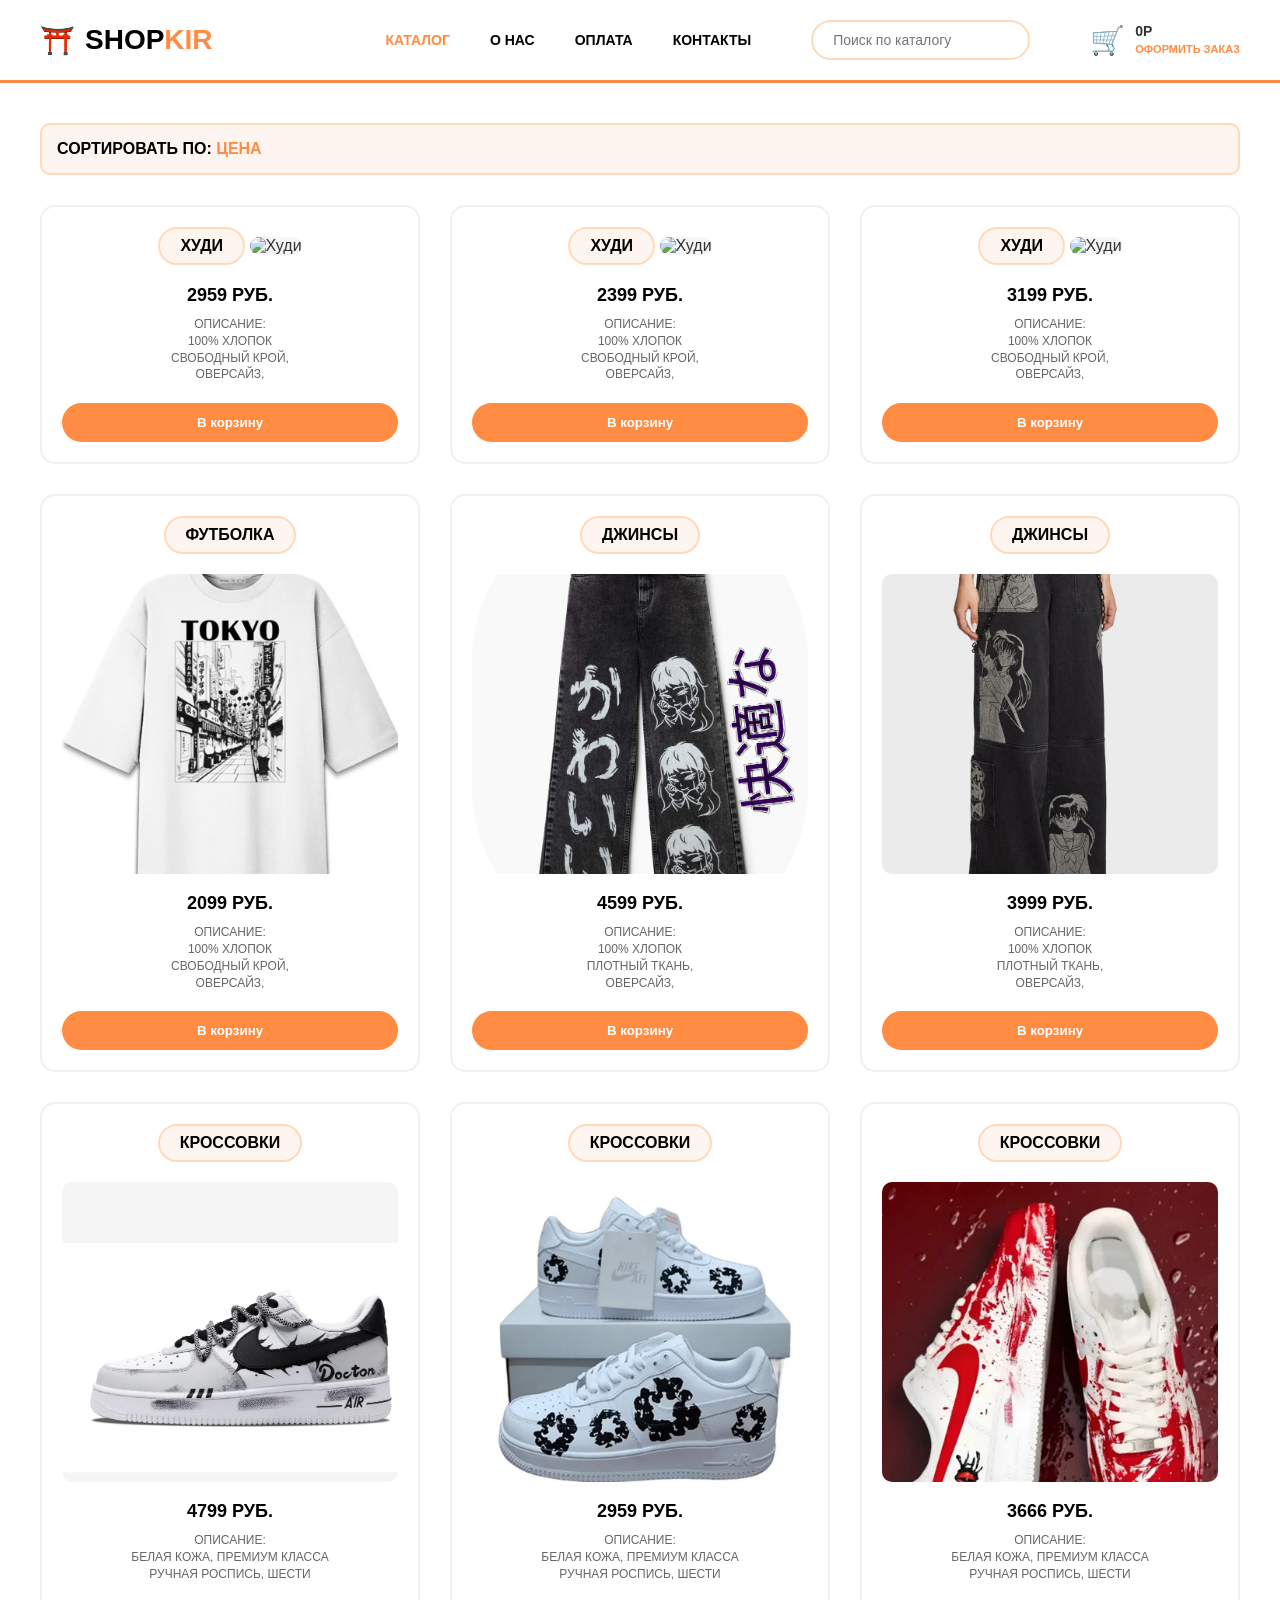
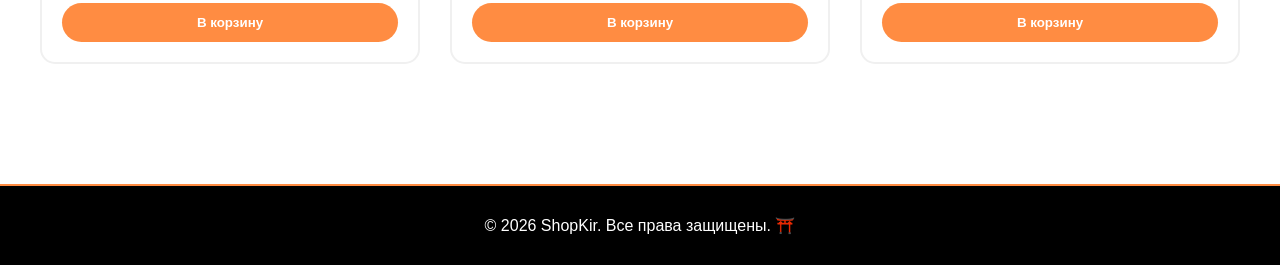
==== index.html @ 993c505b "Add files via upload" ====
<!DOCTYPE html>
<html lang="ru">
<head>
    <meta charset="UTF-8">
    <meta name="viewport" content="width=device-width, initial-scale=1.0">
    <title>ShopKir - Каталог</title>
  <link rel="stylesheet" type="text/css" href="test1.css"/>
</head>
<body>
    <!-- Header -->
    <header>
        <div class="header-container">
            <a href="index.html" class="logo">
                <span>⛩️</span>
                <span class="logo-text">SHOP<span>KIR</span></span>
            </a>
            
            <nav>
                <ul class="nav-links">
                    <li><a href="OsnovSit.html" class="active">КАТАЛОГ</a></li>
                    <li><a href="O nas.html">О НАС</a></li>
                    <li><a href="Oplata.html">ОПЛАТА</a></li>
                    <li><a href="Kontakt.html">КОНТАКТЫ</a></li>
                </ul>
                
                <div class="search-box">
                    <input type="text" id="searchInput" placeholder="Поиск по каталогу" onkeyup="searchProducts()">
                </div>
                
                <div class="cart">
                    <span class="cart-icon">🛒</span>
                    <div class="cart-info">
                        <span class="cart-total">0Р</span>
                        <a class ='korz' href="korzina.html"><span class="cart-text">ОФОРМИТЬ ЗАКАЗ</span></a>
                    </div>
                </div>
            </nav>
        </div>
    </header>

    <!-- Main Content -->
    <div class="main-wrapper">

        <!-- Products -->
        <section class="products-section">
            <div class="sort-bar">
                <span>СОРТИРОВАТЬ ПО:</span>
                <a href="#">ЦЕНА</a>
            </div>

            <div class="products-grid">
                <!-- Product 1: Худи черное -->
                <div class="product-card" data-name="худи черное волна фукусава япония 2959 hoodie">
                    <div class="product-category">ХУДИ</div>
                    <img src="177373191211e7.png" alt="Худи" class="product-image">
                    <div class="product-price">2959 РУБ.</div>
                    <div class="product-description">
                        ОПИСАНИЕ:<br>
                        100% ХЛОПОК<br>
                        СВОБОДНЫЙ КРОЙ,<br>
                        ОВЕРСАЙЗ,
                    </div>
                    <button class="add-to-cart" onclick="addToCart('худи черное волна фукусава япония', 2959, 'ХУДИ', '/images/177373191211e7.png')">В корзину</button>
                </div>

                <!-- Product 2: Худи белое с иероглифами -->
                <div class="product-card" data-name="худи белое иероглиф ва япония 2399 hoodie">
                    <div class="product-category">ХУДИ</div>
                    <img src="17737370016cd9.png" alt="Худи" class="product-image">
                    <div class="product-price">2399 РУБ.</div>
                    <div class="product-description">
                        ОПИСАНИЕ:<br>
                        100% ХЛОПОК<br>
                        СВОБОДНЫЙ КРОЙ,<br>
                        ОВЕРСАЙЗ,
                    </div>
                    <button class="add-to-cart" onclick="addToCart('худи белое иероглиф ва япония', 2399, 'ХУДИ', '/images/17737370016cd9.png')">В корзину</button>
                </div>

                <!-- Product 3: Худи светлое -->
                <div class="product-card" data-name="худи светлое принт япония 3199 hoodie">
                    <div class="product-category">ХУДИ</div>
                    <img src="17737372361aed.png" alt="Худи" class="product-image">
                    <div class="product-price">3199 РУБ.</div>
                    <div class="product-description">
                        ОПИСАНИЕ:<br>
                        100% ХЛОПОК<br>
                        СВОБОДНЫЙ КРОЙ,<br>
                        ОВЕРСАЙЗ,
                    </div>
                    <button class="add-to-cart" onclick="addToCart('ХУДИ белое и синие', 3199, 'ХУДИ', '/images/17737372361aed.png')">В корзину</button>
                </div>

                <!-- Product 4: Футболка Tokyo -->
                <div class="product-card" data-name="футболка белая токио япония принт 2099 tshirt">
                    <div class="product-category">ФУТБОЛКА</div>
                    <img src="8ks0yapj646_580x0 1.png" alt="Футболка" class="product-image">
                    <div class="product-price">2099 РУБ.</div>
                    <div class="product-description">
                        ОПИСАНИЕ:<br>
                        100% ХЛОПОК<br>
                        СВОБОДНЫЙ КРОЙ,<br>
                        ОВЕРСАЙЗ,
                    </div>
                   <button class="add-to-cart" onclick="addToCart('футболка белая токио япония принт', 2099, 'ФУТБОЛКА', '/images/8ks0yapj646_580x0 1.png')">В корзину</button>
                </div>

                <!-- Product 5: Джинсы черные с текстом -->
                <div class="product-card" data-name="джинсы черные япония кавайи текст 4599 jeans">
                    <div class="product-category">ДЖИНСЫ</div>
                    <img src="Untitled.png" alt="Джинсы" class="product-image">
                    <div class="product-price">4599 РУБ.</div>
                    <div class="product-description">
                        ОПИСАНИЕ:<br>
                        100% ХЛОПОК<br>
                        ПЛОТНЫЙ ТКАНЬ,<br>
                        ОВЕРСАЙЗ,
                    </div>
                    <button class="add-to-cart" onclick="addToCart('джинсы черные япония кавайи текст', 4599, 'ДЖИНСЫ', '/images/Untitled.png')">В корзину</button>
                </div>

                <!-- Product 6: Джинсы широкие -->
                <div class="product-card" data-name="джинсы черные широкие япония принт 3999 jeans">
                    <div class="product-category">ДЖИНСЫ</div>
                    <img src="2586b1314d413f7f459b8e783a0381e2 1 222222222.png" alt="Джинсы" class="product-image">
                    <div class="product-price">3999 РУБ.</div>
                    <div class="product-description">
                        ОПИСАНИЕ:<br>
                        100% ХЛОПОК<br>
                        ПЛОТНЫЙ ТКАНЬ,<br>
                        ОВЕРСАЙЗ,
                    </div>
                    <button class="add-to-cart" onclick="addToCart('джинсы черные широкие япония принт', 3999, 'ДЖИНСЫ', '/images/2586b1314d413f7f459b8e783a0381e2 1 222222222.png')">В корзину</button>
                </div>

                <!-- Product 7: Кроссовки Nike белые -->
                <div class="product-card" data-name="кроссовки nike белые черные 4799 sneakers shoes">
                    <div class="product-category">КРОССОВКИ</div>
                    <img src="orig 1.png" alt="Кроссовки" class="product-image">
                    <div class="product-price">4799 РУБ.</div>
                    <div class="product-description">
                        ОПИСАНИЕ:<br>
                        БЕЛАЯ КОЖА, ПРЕМИУМ КЛАССА<br>
                        РУЧНАЯ РОСПИСЬ, ШЕСТИ
                    </div>
                    <button class="add-to-cart" onclick="addToCart('кроссовки nike белые черные', 4799, 'КРОССОВКИ', '/images/orig 1.png')">В корзину</button>
                </div>

                <!-- Product 8: Кроссовки с цветами -->
                <div class="product-card" data-name="кроссовки белые цветы принт nike 2959 sneakers shoes">
                    <div class="product-category">КРОССОВКИ</div>
                    <img src="Untitled1.png" alt="Кроссовки" class="product-image">
                    <div class="product-price">2959 РУБ.</div>
                    <div class="product-description">
                        ОПИСАНИЕ:<br>
                        БЕЛАЯ КОЖА, ПРЕМИУМ КЛАССА<br>
                        РУЧНАЯ РОСПИСЬ, ШЕСТИ
                    </div>
                    <button class="add-to-cart" onclick="addToCart('кроссовки белые цветы принт nike', 2959, 'КРОССОВКИ', '/images/Untitled1.png')">В корзину</button>
                </div>

                <!-- Product 9: Кроссовки красные -->
                <div class="product-card" data-name="кроссовки красные белые убийцы кровь 3666 sneakers shoes">
                    <div class="product-category">КРОССОВКИ</div>
                    <img src="Untitled777.png" alt="Кроссовки" class="product-image">
                    <div class="product-price">3666 РУБ.</div>
                    <div class="product-description">
                        ОПИСАНИЕ:<br>
                        БЕЛАЯ КОЖА, ПРЕМИУМ КЛАССА<br>
                        РУЧНАЯ РОСПИСЬ, ШЕСТИ
                    </div>
                    <button class="add-to-cart" onclick="addToCart('кроссовки красные белые убийцы кровь', 3666, 'КРОССОВКИ', '/images/Untitled777.png')">В корзину</button>
                </div>
            </div>

            <div class="no-results" id="noResults">
                😕 Товары не найдены. Попробуйте другой запрос.
            </div>
        </section>
    </div>

    <!-- Footer -->
    <footer>
        <p>© 2026 ShopKir. Все права защищены. ⛩️</p>
    </footer>

    <!-- JavaScript for Search -->
    <script>
        function searchProducts() {
            let input = document.getElementById('searchInput');
            let filter = input.value.toUpperCase();
            let products = document.querySelectorAll('.product-card');
            let noResults = document.getElementById('noResults');
            let visibleProducts = 0;
            
            products.forEach(function(product) {
                let productName = product.getAttribute('data-name');
                let category = product.querySelector('.product-category');
                let price = product.querySelector('.product-price');
                
                let searchText = (productName || '') + ' ' + 
                                (category ? category.textContent : '') + ' ' + 
                                (price ? price.textContent : '');
                
                if (searchText.toUpperCase().indexOf(filter) > -1) {
                    product.classList.remove('hidden');
                    visibleProducts++;
                } else {
                    product.classList.add('hidden');
                }
            });
            
            if (visibleProducts === 0 && filter.length > 0) {
                noResults.classList.add('show');
            } else {
                noResults.classList.remove('show');
            }
        }
    </script>

<script>
    function addToCart(name, price, category, image) {
        let cart = JSON.parse(localStorage.getItem('cart')) || [];
        
        // Проверяем есть ли уже такой товар
        let existingItem = cart.find(item => item.name === name);
        
        if (existingItem) {
            existingItem.quantity++;
        } else {
            cart.push({
                name: name,
                price: price,
                category: category,
                image: image,
                quantity: 1
            });
        }
        
        localStorage.setItem('cart', JSON.stringify(cart));
        
        // Показываем уведомление
        showNotification('✅ Товар добавлен в корзину!');
        
        // Обновляем счётчик в шапке
        updateCartCount();
    }

    function showNotification(text) {
        let notification = document.createElement('div');
        notification.style.cssText = `
            position: fixed;
            bottom: 30px;
            right: 30px;
            background: #000;
            color: #fff;
            padding: 20px 30px;
            border-radius: 10px;
            border-left: 5px solid #FF8C42;
            box-shadow: 0 5px 20px rgba(0,0,0,0.3);
            z-index: 1000;
            animation: slideIn 0.3s ease;
        `;
        notification.textContent = text;
        document.body.appendChild(notification);
        
        setTimeout(() => {
            notification.style.animation = 'slideOut 0.3s ease';
            setTimeout(() => notification.remove(), 300);
        }, 3000);
    }

    function updateCartCount() {
        let cart = JSON.parse(localStorage.getItem('cart')) || [];
        let total = cart.reduce((sum, item) => sum + (item.price * item.quantity), 0);
        let cartTotal = document.querySelector('.cart-total');
        if (cartTotal) {
            cartTotal.textContent = total.toLocaleString() + 'Р';
        }
    }

    // Обновляем при загрузке
    updateCartCount();
</script>
</body>
</html>
---- test1.css ----
*{
            margin: 0;
            padding: 0;
            box-sizing: border-box;
        }

        body {
            font-family: 'Segoe UI', Tahoma, Geneva, Verdana, sans-serif;
            background-color: #fff;
            color: #333;
        }

        /* Header */
        header {
            background-color: #fff;
            border-bottom: 3px solid #FF8C42;
            padding: 20px 0;
            position: sticky;
            top: 0;
            z-index: 100;
        }

        .header-container {
            max-width: 1400px;
            margin: 0 auto;
            padding: 0 40px;
            display: flex;
            align-items: center;
            justify-content: space-between;
        }

        .logo {
            display: flex;
            align-items: center;
            gap: 10px;
            font-size: 28px;
            font-weight: bold;
            text-decoration: none;
            color: #000;
            flex-shrink: 0;
        }

        .logo-text span {
            color: #FF8C42;
        }

        nav {
            display: flex;
            align-items: center;
            gap: 40px;
            flex-shrink: 0;
        }

        .nav-links {
            display: flex;
            list-style: none;
            gap: 40px;
        }

        .nav-links a {
            text-decoration: none;
            color: #000;
            font-weight: 600;
            font-size: 14px;
        }

        .nav-links a.active {
            color: #FF8C42;
        }

        /* Search Box */
        .search-box {
            flex: 1;
            max-width: 350px;
            margin: 0 20px;
        }

        .search-box input {
            width: 100%;
            padding: 10px 20px;
            border: 2px solid #FFDAB9;
            border-radius: 25px;
            outline: none;
            font-size: 14px;
            background-color: #fff;
            transition: border-color 0.3s;
        }

        .search-box input:focus {
            border-color: #FF8C42;
        }

        .cart {
            display: flex;
            align-items: center;
            gap: 10px;
            flex-shrink: 0;
        }

        .cart-icon {
            font-size: 28px;
        }

        .cart-info {
            display: flex;
            flex-direction: column;
        }

        .cart-total {
            font-weight: bold;
            font-size: 14px;
        }

        .cart-text {
            font-size: 11px;
            color: #FF8C42;
            font-weight: 600;
        }

        /* Main Content */
        .main-wrapper {
            display: flex;
            max-width: 1400px;
            margin: 0 auto;
            padding: 40px;
            gap: 40px;
        }

        .sidebar {
            width: 250px;
            flex-shrink: 0;
        }

        .category-menu {
            list-style: none;
        }

        .category-menu li {
            margin-bottom: 20px;
        }

        .category-menu a {
            text-decoration: none;
            color: #666;
            font-weight: 600;
            font-size: 16px;
        }

        .category-menu a:hover {
            color: #FF8C42;
        }

        /* Products */
        .products-section {
            flex: 1;
        }

        .sort-bar {
            margin-bottom: 30px;
            padding: 15px;
            background: #FFF5F0;
            border-radius: 10px;
            border: 2px solid #FFDAB9;
        }

        .sort-bar span {
            font-weight: 600;
            color: #000;
        }

        .sort-bar a {
            color: #FF8C42;
            text-decoration: none;
            font-weight: 600;
        }

        .products-grid {
            display: grid;
            grid-template-columns: repeat(auto-fill, minmax(280px, 1fr));
            gap: 30px;
        }

        /* Product Card */
        .product-card {
            background: #fff;
            border: 2px solid #f0f0f0;
            border-radius: 15px;
            padding: 20px;
            text-align: center;
            transition: all 0.3s;
        }

        .product-card:hover {
            border-color: #FF8C42;
            box-shadow: 0 5px 20px rgba(255, 140, 66, 0.1);
            transform: translateY(-5px);
        }

        .product-card.hidden {
            display: none !important;
        }

        .product-category {
            background: #FFF5F0;
            border: 2px solid #FFDAB9;
            border-radius: 25px;
            padding: 8px 20px;
            margin-bottom: 20px;
            font-weight: 600;
            color: #000;
            display: inline-block;
        }

        .product-image {
            width: 100%;
            height: 300px;
            object-fit: cover;
            border-radius: 10px;
            margin-bottom: 15px;
            background: #f5f5f5;
        }

        .product-price {
            font-size: 18px;
            font-weight: 700;
            color: #000;
            margin-bottom: 10px;
        }

        .product-description {
            font-size: 12px;
            color: #666;
            margin-bottom: 20px;
            line-height: 1.4;
        }

        .add-to-cart {
            background: #FF8C42;
            color: #fff;
            border: none;
            padding: 12px 30px;
            border-radius: 25px;
            cursor: pointer;
            font-weight: 600;
            transition: all 0.3s;
            width: 100%;
        }

        .add-to-cart:hover {
            background: #FF6B2A;
            transform: translateY(-2px);
        }

        .no-results {
            text-align: center;
            padding: 60px;
            font-size: 20px;
            color: #666;
            display: none;
            grid-column: 1 / -1;
        }

        .no-results.show {
            display: block;
        }

        footer {
            background-color: #000;
            color: #fff;
            padding: 30px;
            text-align: center;
            margin-top: 80px;
            border-top: 2px solid #FF8C42;
        }
        header .cart-info .korz{
            text-decoration: none;
        } 
     .main-wrapper .sort-bar .products-grid .add-to-cart{
        padding: 15px 15px;
     }
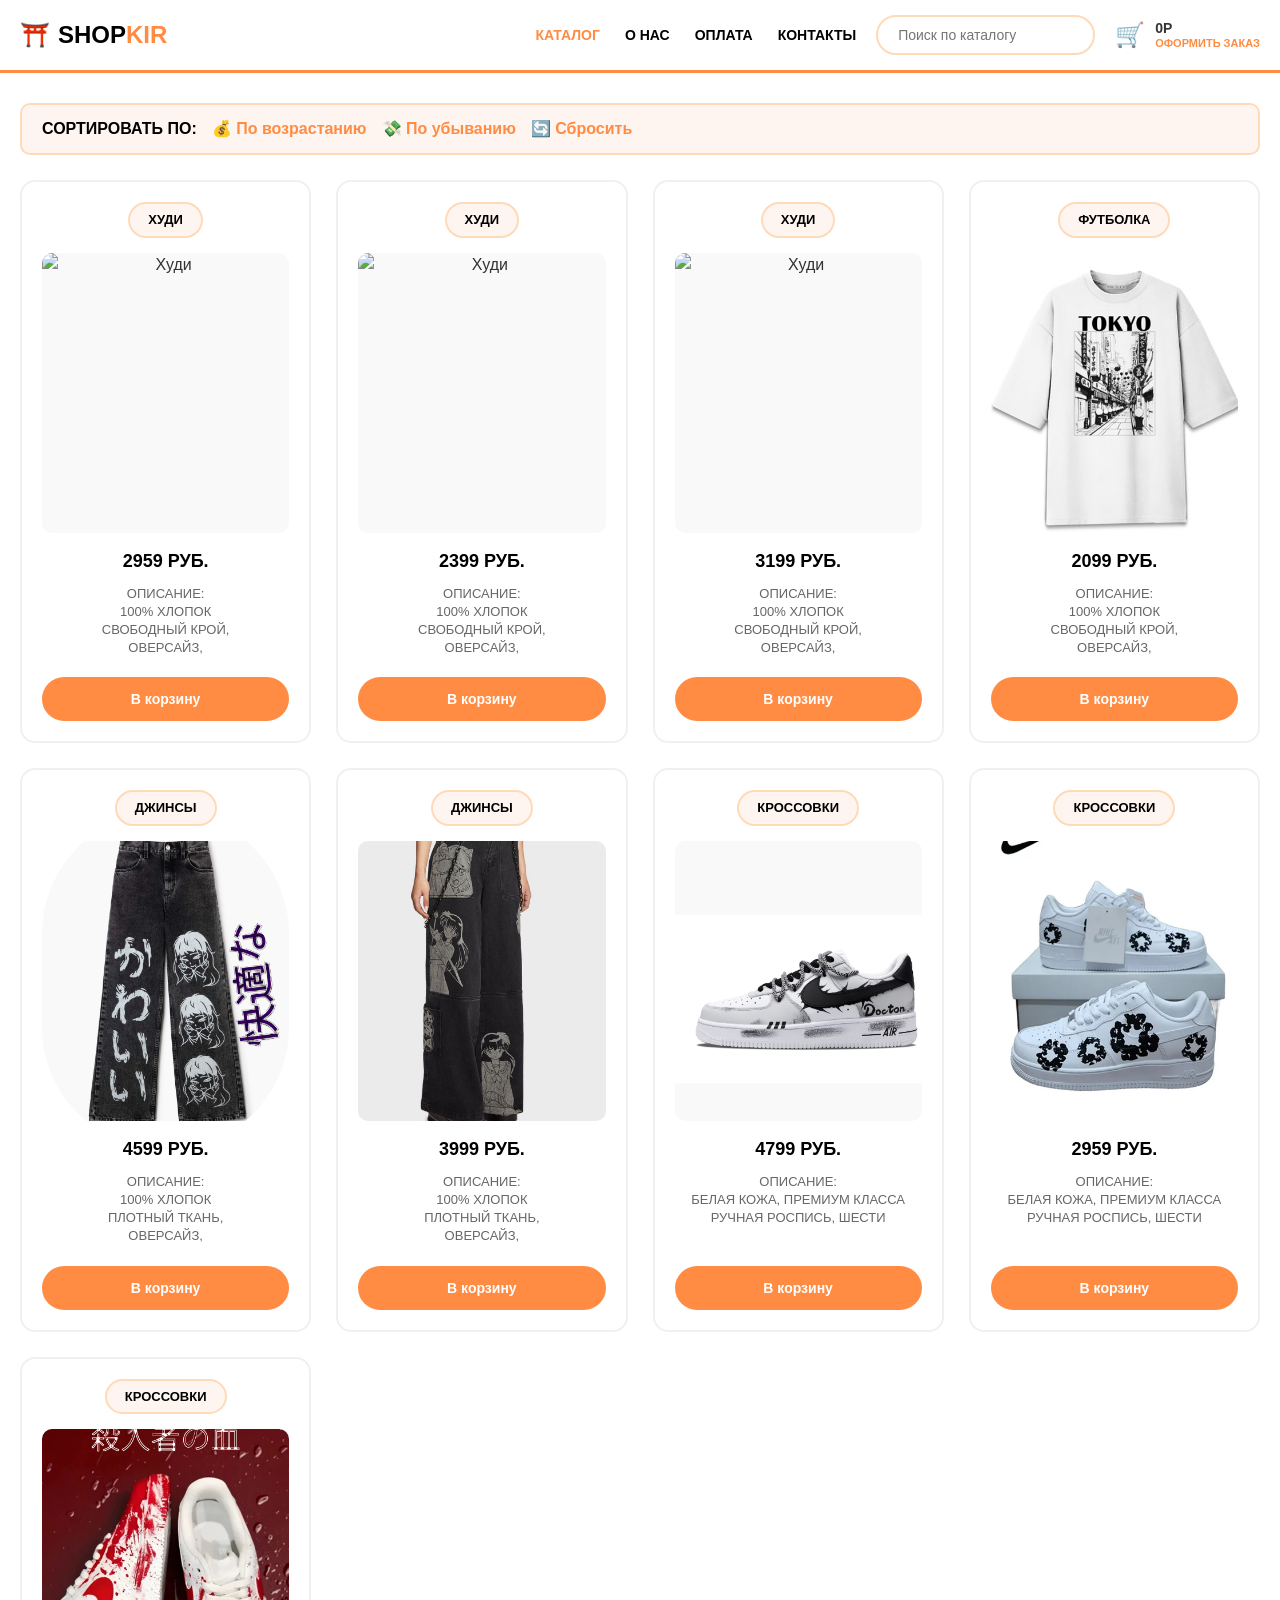
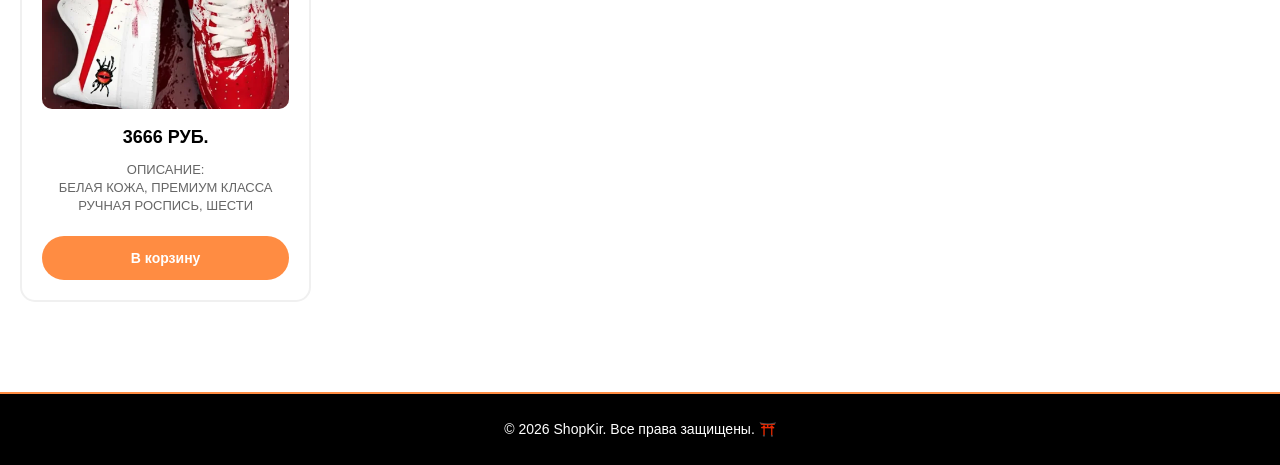
==== commit 08eb96be: "Add files via upload" ====
--- a/index.html
+++ b/index.html
@@ -1,6 +1,7 @@
 <!DOCTYPE html>
 <html lang="ru">
 <head>
+    <meta name="viewport" content="width=device-width, initial-scale=1.0">
     <meta charset="UTF-8">
     <meta name="viewport" content="width=device-width, initial-scale=1.0">
     <title>ShopKir - Каталог</title>
@@ -17,7 +18,7 @@
             
             <nav>
                 <ul class="nav-links">
-                    <li><a href="OsnovSit.html" class="active">КАТАЛОГ</a></li>
+                    <li><a href="index.html" class="active">КАТАЛОГ</a></li>
                     <li><a href="O nas.html">О НАС</a></li>
                     <li><a href="Oplata.html">ОПЛАТА</a></li>
                     <li><a href="Kontakt.html">КОНТАКТЫ</a></li>
@@ -44,8 +45,13 @@
         <!-- Products -->
         <section class="products-section">
             <div class="sort-bar">
-                <span>СОРТИРОВАТЬ ПО:</span>
-                <a href="#">ЦЕНА</a>
+    <span>СОРТИРОВАТЬ ПО:</span>
+    <a href="#" onclick="sortProducts('price-asc'); return false;">💰 По возрастанию</a>
+    <a href="#" onclick="sortProducts('price-desc'); return false;">💸 По убыванию</a>
+    <a href="#" onclick="sortProducts('default'); return false;">🔄 Сбросить</a>
+</div>
+            <div class="no-results" id="noResults">
+                😕 Товары не найдены. Попробуйте другой запрос.
             </div>
 
             <div class="products-grid">
@@ -60,7 +66,7 @@
                         СВОБОДНЫЙ КРОЙ,<br>
                         ОВЕРСАЙЗ,
                     </div>
-                    <button class="add-to-cart" onclick="addToCart('худи черное волна фукусава япония', 2959, 'ХУДИ', '/images/177373191211e7.png')">В корзину</button>
+                    <button class="add-to-cart" onclick="addToCart('худи черное волна фукусава япония', 2959, 'ХУДИ', '177373191211e7.png')">В корзину</button>
                 </div>
 
                 <!-- Product 2: Худи белое с иероглифами -->
@@ -74,7 +80,7 @@
                         СВОБОДНЫЙ КРОЙ,<br>
                         ОВЕРСАЙЗ,
                     </div>
-                    <button class="add-to-cart" onclick="addToCart('худи белое иероглиф ва япония', 2399, 'ХУДИ', '/images/17737370016cd9.png')">В корзину</button>
+                    <button class="add-to-cart" onclick="addToCart('худи белое иероглиф ва япония', 2399, 'ХУДИ', '17737370016cd9.png')">В корзину</button>
                 </div>
 
                 <!-- Product 3: Худи светлое -->
@@ -88,7 +94,7 @@
                         СВОБОДНЫЙ КРОЙ,<br>
                         ОВЕРСАЙЗ,
                     </div>
-                    <button class="add-to-cart" onclick="addToCart('ХУДИ белое и синие', 3199, 'ХУДИ', '/images/17737372361aed.png')">В корзину</button>
+                    <button class="add-to-cart" onclick="addToCart('ХУДИ белое и синие', 3199, 'ХУДИ', '17737372361aed.png')">В корзину</button>
                 </div>
 
                 <!-- Product 4: Футболка Tokyo -->
@@ -102,7 +108,7 @@
                         СВОБОДНЫЙ КРОЙ,<br>
                         ОВЕРСАЙЗ,
                     </div>
-                   <button class="add-to-cart" onclick="addToCart('футболка белая токио япония принт', 2099, 'ФУТБОЛКА', '/images/8ks0yapj646_580x0 1.png')">В корзину</button>
+                   <button class="add-to-cart" onclick="addToCart('футболка белая токио япония принт', 2099, 'ФУТБОЛКА', '8ks0yapj646_580x0 1.png')">В корзину</button>
                 </div>
 
                 <!-- Product 5: Джинсы черные с текстом -->
@@ -116,7 +122,7 @@
                         ПЛОТНЫЙ ТКАНЬ,<br>
                         ОВЕРСАЙЗ,
                     </div>
-                    <button class="add-to-cart" onclick="addToCart('джинсы черные япония кавайи текст', 4599, 'ДЖИНСЫ', '/images/Untitled.png')">В корзину</button>
+                    <button class="add-to-cart" onclick="addToCart('джинсы черные япония кавайи текст', 4599, 'ДЖИНСЫ', 'Untitled.png')">В корзину</button>
                 </div>
 
                 <!-- Product 6: Джинсы широкие -->
@@ -130,7 +136,7 @@
                         ПЛОТНЫЙ ТКАНЬ,<br>
                         ОВЕРСАЙЗ,
                     </div>
-                    <button class="add-to-cart" onclick="addToCart('джинсы черные широкие япония принт', 3999, 'ДЖИНСЫ', '/images/2586b1314d413f7f459b8e783a0381e2 1 222222222.png')">В корзину</button>
+                    <button class="add-to-cart" onclick="addToCart('джинсы черные широкие япония принт', 3999, 'ДЖИНСЫ', '2586b1314d413f7f459b8e783a0381e2 1 222222222.png')">В корзину</button>
                 </div>
 
                 <!-- Product 7: Кроссовки Nike белые -->
@@ -143,7 +149,7 @@
                         БЕЛАЯ КОЖА, ПРЕМИУМ КЛАССА<br>
                         РУЧНАЯ РОСПИСЬ, ШЕСТИ
                     </div>
-                    <button class="add-to-cart" onclick="addToCart('кроссовки nike белые черные', 4799, 'КРОССОВКИ', '/images/orig 1.png')">В корзину</button>
+                    <button class="add-to-cart" onclick="addToCart('кроссовки nike белые черные', 4799, 'КРОССОВКИ', 'orig 1.png')">В корзину</button>
                 </div>
 
                 <!-- Product 8: Кроссовки с цветами -->
@@ -156,7 +162,7 @@
                         БЕЛАЯ КОЖА, ПРЕМИУМ КЛАССА<br>
                         РУЧНАЯ РОСПИСЬ, ШЕСТИ
                     </div>
-                    <button class="add-to-cart" onclick="addToCart('кроссовки белые цветы принт nike', 2959, 'КРОССОВКИ', '/images/Untitled1.png')">В корзину</button>
+                    <button class="add-to-cart" onclick="addToCart('кроссовки белые цветы принт nike', 2959, 'КРОССОВКИ', 'Untitled1.png')">В корзину</button>
                 </div>
 
                 <!-- Product 9: Кроссовки красные -->
@@ -169,7 +175,7 @@
                         БЕЛАЯ КОЖА, ПРЕМИУМ КЛАССА<br>
                         РУЧНАЯ РОСПИСЬ, ШЕСТИ
                     </div>
-                    <button class="add-to-cart" onclick="addToCart('кроссовки красные белые убийцы кровь', 3666, 'КРОССОВКИ', '/images/Untitled777.png')">В корзину</button>
+                    <button class="add-to-cart" onclick="addToCart('кроссовки красные белые убийцы кровь', 3666, 'КРОССОВКИ', 'Untitled777.png')">В корзину</button>
                 </div>
             </div>
 
--- a/test1.css
+++ b/test1.css
@@ -1,280 +1,578 @@
-     *{
-            margin: 0;
-            padding: 0;
-            box-sizing: border-box;
-        }
-
-        body {
-            font-family: 'Segoe UI', Tahoma, Geneva, Verdana, sans-serif;
-            background-color: #fff;
-            color: #333;
-        }
-
-        /* Header */
-        header {
-            background-color: #fff;
-            border-bottom: 3px solid #FF8C42;
-            padding: 20px 0;
-            position: sticky;
-            top: 0;
-            z-index: 100;
-        }
-
-        .header-container {
-            max-width: 1400px;
-            margin: 0 auto;
-            padding: 0 40px;
-            display: flex;
-            align-items: center;
-            justify-content: space-between;
-        }
-
-        .logo {
-            display: flex;
-            align-items: center;
-            gap: 10px;
-            font-size: 28px;
-            font-weight: bold;
-            text-decoration: none;
-            color: #000;
-            flex-shrink: 0;
-        }
-
-        .logo-text span {
-            color: #FF8C42;
-        }
-
-        nav {
-            display: flex;
-            align-items: center;
-            gap: 40px;
-            flex-shrink: 0;
-        }
-
-        .nav-links {
-            display: flex;
-            list-style: none;
-            gap: 40px;
-        }
-
-        .nav-links a {
-            text-decoration: none;
-            color: #000;
-            font-weight: 600;
-            font-size: 14px;
-        }
-
-        .nav-links a.active {
-            color: #FF8C42;
-        }
-
-        /* Search Box */
-        .search-box {
-            flex: 1;
-            max-width: 350px;
-            margin: 0 20px;
-        }
-
-        .search-box input {
-            width: 100%;
-            padding: 10px 20px;
-            border: 2px solid #FFDAB9;
-            border-radius: 25px;
-            outline: none;
-            font-size: 14px;
-            background-color: #fff;
-            transition: border-color 0.3s;
-        }
-
-        .search-box input:focus {
-            border-color: #FF8C42;
-        }
-
-        .cart {
-            display: flex;
-            align-items: center;
-            gap: 10px;
-            flex-shrink: 0;
-        }
-
-        .cart-icon {
-            font-size: 28px;
-        }
-
-        .cart-info {
-            display: flex;
-            flex-direction: column;
-        }
-
-        .cart-total {
-            font-weight: bold;
-            font-size: 14px;
-        }
-
-        .cart-text {
-            font-size: 11px;
-            color: #FF8C42;
-            font-weight: 600;
-        }
-
-        /* Main Content */
-        .main-wrapper {
-            display: flex;
-            max-width: 1400px;
-            margin: 0 auto;
-            padding: 40px;
-            gap: 40px;
-        }
-
-        .sidebar {
-            width: 250px;
-            flex-shrink: 0;
-        }
-
-        .category-menu {
-            list-style: none;
-        }
-
-        .category-menu li {
-            margin-bottom: 20px;
-        }
-
-        .category-menu a {
-            text-decoration: none;
-            color: #666;
-            font-weight: 600;
-            font-size: 16px;
-        }
-
-        .category-menu a:hover {
-            color: #FF8C42;
-        }
-
-        /* Products */
-        .products-section {
-            flex: 1;
-        }
-
-        .sort-bar {
-            margin-bottom: 30px;
-            padding: 15px;
-            background: #FFF5F0;
-            border-radius: 10px;
-            border: 2px solid #FFDAB9;
-        }
-
-        .sort-bar span {
-            font-weight: 600;
-            color: #000;
-        }
-
-        .sort-bar a {
-            color: #FF8C42;
-            text-decoration: none;
-            font-weight: 600;
-        }
-
-        .products-grid {
-            display: grid;
-            grid-template-columns: repeat(auto-fill, minmax(280px, 1fr));
-            gap: 30px;
-        }
-
-        /* Product Card */
-        .product-card {
-            background: #fff;
-            border: 2px solid #f0f0f0;
-            border-radius: 15px;
-            padding: 20px;
-            text-align: center;
-            transition: all 0.3s;
-        }
-
-        .product-card:hover {
-            border-color: #FF8C42;
-            box-shadow: 0 5px 20px rgba(255, 140, 66, 0.1);
-            transform: translateY(-5px);
-        }
-
-        .product-card.hidden {
-            display: none !important;
-        }
-
-        .product-category {
-            background: #FFF5F0;
-            border: 2px solid #FFDAB9;
-            border-radius: 25px;
-            padding: 8px 20px;
-            margin-bottom: 20px;
-            font-weight: 600;
-            color: #000;
-            display: inline-block;
-        }
-
-        .product-image {
-            width: 100%;
-            height: 300px;
-            object-fit: cover;
-            border-radius: 10px;
-            margin-bottom: 15px;
-            background: #f5f5f5;
-        }
-
-        .product-price {
-            font-size: 18px;
-            font-weight: 700;
-            color: #000;
-            margin-bottom: 10px;
-        }
-
-        .product-description {
-            font-size: 12px;
-            color: #666;
-            margin-bottom: 20px;
-            line-height: 1.4;
-        }
-
-        .add-to-cart {
-            background: #FF8C42;
-            color: #fff;
-            border: none;
-            padding: 12px 30px;
-            border-radius: 25px;
-            cursor: pointer;
-            font-weight: 600;
-            transition: all 0.3s;
-            width: 100%;
-        }
-
-        .add-to-cart:hover {
-            background: #FF6B2A;
-            transform: translateY(-2px);
-        }
-
-        .no-results {
-            text-align: center;
-            padding: 60px;
-            font-size: 20px;
-            color: #666;
-            display: none;
-            grid-column: 1 / -1;
-        }
-
-        .no-results.show {
-            display: block;
-        }
-
-        footer {
-            background-color: #000;
-            color: #fff;
-            padding: 30px;
-            text-align: center;
-            margin-top: 80px;
-            border-top: 2px solid #FF8C42;
-        }
-        header .cart-info .korz{
-            text-decoration: none;
-        } 
-     .main-wrapper .sort-bar .products-grid .add-to-cart{
-        padding: 15px 15px;
-     }+* {
+    margin: 0;
+    padding: 0;
+    box-sizing: border-box;
+}
+
+body {
+    font-family: 'Segoe UI', Tahoma, Geneva, Verdana, sans-serif;
+    background-color: #fff;
+    color: #333;
+    line-height: 1.5;
+}
+
+/* Header */
+header {
+    background-color: #fff;
+    border-bottom: 3px solid #FF8C42;
+    padding: 15px 0;
+    position: sticky;
+    top: 0;
+    z-index: 1000;
+}
+
+.header-container {
+    max-width: 1400px;
+    margin: 0 auto;
+    padding: 0 20px;
+    display: flex;
+    align-items: center;
+    justify-content: space-between;
+    gap: 15px;
+    flex-wrap: wrap;
+}
+
+.logo {
+    display: flex;
+    align-items: center;
+    gap: 8px;
+    font-size: 24px;
+    font-weight: bold;
+    text-decoration: none;
+    color: #000;
+    flex-shrink: 0;
+}
+
+.logo-text span {
+    color: #FF8C42;
+}
+
+/* Burger Menu Button (скрыт на десктопе) */
+.burger-btn {
+    display: none;
+    font-size: 28px;
+    background: none;
+    border: none;
+    cursor: pointer;
+    padding: 5px;
+    z-index: 101;
+}
+
+nav {
+    display: flex;
+    align-items: center;
+    gap: 20px;
+    flex-shrink: 0;
+    flex-wrap: wrap;
+    justify-content: flex-end;
+}
+
+.nav-links {
+    display: flex;
+    list-style: none;
+    gap: 25px;
+    margin: 0;
+    padding: 0;
+}
+
+.nav-links a {
+    text-decoration: none;
+    color: #000;
+    font-weight: 600;
+    font-size: 14px;
+    padding: 5px 0;
+    transition: color 0.3s;
+}
+
+.nav-links a:hover,
+.nav-links a.active {
+    color: #FF8C42;
+}
+
+/* Search Box */
+.search-box {
+    flex: 1;
+    min-width: 200px;
+    max-width: 350px;
+}
+
+.search-box input {
+    width: 100%;
+    padding: 10px 20px;
+    border: 2px solid #FFDAB9;
+    border-radius: 25px;
+    outline: none;
+    font-size: 14px;
+    background-color: #fff;
+    transition: border-color 0.3s;
+}
+
+.search-box input:focus {
+    border-color: #FF8C42;
+}
+
+/* Cart */
+.cart {
+    display: flex;
+    align-items: center;
+    gap: 10px;
+    flex-shrink: 0;
+}
+
+.cart-icon {
+    font-size: 24px;
+    cursor: pointer;
+}
+
+.cart-info {
+    display: flex;
+    flex-direction: column;
+    line-height: 1.2;
+}
+
+.cart-total {
+    font-weight: bold;
+    font-size: 14px;
+}
+
+.cart-text {
+    font-size: 11px;
+    color: #FF8C42;
+    font-weight: 600;
+    text-decoration: none;
+    display: block;
+}
+
+.cart-text:hover {
+    color: #FF6B2A;
+}
+
+/* Main Content */
+.main-wrapper {
+    display: flex;
+    max-width: 1400px;
+    margin: 0 auto;
+    padding: 30px 20px;
+    gap: 30px;
+}
+
+.sidebar {
+    width: 220px;
+    flex-shrink: 0;
+}
+
+.category-menu {
+    list-style: none;
+}
+
+.category-menu li {
+    margin-bottom: 15px;
+}
+
+.category-menu a {
+    text-decoration: none;
+    color: #666;
+    font-weight: 600;
+    font-size: 15px;
+    transition: color 0.3s;
+    display: block;
+    padding: 5px 0;
+}
+
+.category-menu a:hover {
+    color: #FF8C42;
+}
+
+/* Products Section */
+.products-section {
+    flex: 1;
+    min-width: 0;
+}
+
+.sort-bar {
+    margin-bottom: 25px;
+    padding: 12px 20px;
+    background: #FFF5F0;
+    border-radius: 10px;
+    border: 2px solid #FFDAB9;
+    display: flex;
+    align-items: center;
+    gap: 15px;
+    flex-wrap: wrap;
+}
+
+.sort-bar span {
+    font-weight: 600;
+    color: #000;
+}
+
+.sort-bar a {
+    color: #FF8C42;
+    text-decoration: none;
+    font-weight: 600;
+}
+
+.sort-bar a:hover {
+    text-decoration: underline;
+}
+
+/* Products Grid */
+.products-grid {
+    display: grid;
+    grid-template-columns: repeat(auto-fill, minmax(260px, 1fr));
+    gap: 25px;
+}
+
+/* Product Card */
+.product-card {
+    background: #fff;
+    border: 2px solid #f0f0f0;
+    border-radius: 15px;
+    padding: 20px;
+    text-align: center;
+    transition: all 0.3s ease;
+    display: flex;
+    flex-direction: column;
+}
+
+.product-card:hover {
+    border-color: #FF8C42;
+    box-shadow: 0 8px 25px rgba(255, 140, 66, 0.15);
+    transform: translateY(-3px);
+}
+
+.product-card.hidden {
+    display: none !important;
+}
+
+.product-category {
+    background: #FFF5F0;
+    border: 2px solid #FFDAB9;
+    border-radius: 25px;
+    padding: 6px 18px;
+    margin-bottom: 15px;
+    font-weight: 600;
+    color: #000;
+    display: inline-block;
+    font-size: 13px;
+    align-self: center;
+}
+
+.product-image {
+    width: 100%;
+    height: 280px;
+    object-fit: cover;
+    border-radius: 10px;
+    margin-bottom: 15px;
+    background: #f9f9f9;
+}
+
+.product-price {
+    font-size: 18px;
+    font-weight: 700;
+    color: #000;
+    margin-bottom: 10px;
+}
+
+.product-description {
+    font-size: 13px;
+    color: #666;
+    margin-bottom: 20px;
+    line-height: 1.4;
+    flex-grow: 1;
+}
+
+.add-to-cart {
+    background: #FF8C42;
+    color: #fff;
+    border: none;
+    padding: 12px 25px;
+    border-radius: 25px;
+    cursor: pointer;
+    font-weight: 600;
+    font-size: 14px;
+    transition: all 0.3s;
+    width: 100%;
+    min-height: 44px; /* Улучшение для тач-устройств */
+}
+
+.add-to-cart:hover {
+    background: #FF6B2A;
+    transform: translateY(-2px);
+}
+
+.add-to-cart:active {
+    transform: translateY(0);
+}
+
+/* No Results */
+.no-results {
+    text-align: center;
+    padding: 50px 20px;
+    font-size: 18px;
+    color: #666;
+    display: none;
+    grid-column: 1 / -1;
+}
+
+.no-results.show {
+    display: block;
+}
+
+/* Footer */
+footer {
+    background-color: #000;
+    color: #fff;
+    padding: 25px 20px;
+    text-align: center;
+    margin-top: 60px;
+    border-top: 2px solid #FF8C42;
+    font-size: 14px;
+}
+
+/* Плавная прокрутка */
+html {
+    scroll-behavior: smooth;
+}
+
+/* Анимации уведомлений */
+@keyframes slideIn {
+    from { transform: translateX(100%); opacity: 0; }
+    to { transform: translateX(0); opacity: 1; }
+}
+@keyframes slideOut {
+    from { transform: translateX(0); opacity: 1; }
+    to { transform: translateX(100%); opacity: 0; }
+}
+
+/* ========================================
+📱 АДАПТИВНЫЙ ДИЗАЙН (MEDIA QUERIES)
+======================================== */
+
+/* Планшеты: до 1024px */
+@media (max-width: 1024px) {
+    .header-container {
+        padding: 0 15px;
+    }
+    
+    .search-box {
+        max-width: 280px;
+        order: 3;
+        width: 100%;
+    }
+    
+    .main-wrapper {
+        padding: 25px 15px;
+        gap: 25px;
+    }
+    
+    .sidebar {
+        width: 200px;
+    }
+    
+    .products-grid {
+        grid-template-columns: repeat(auto-fill, minmax(240px, 1fr));
+        gap: 20px;
+    }
+    
+    .product-image {
+        height: 260px;
+    }
+}
+
+/* Мобильные: до 768px */
+@media (max-width: 768px) {
+    /* Header */
+    .header-container {
+        flex-direction: column;
+        align-items: stretch;
+        padding: 10px 15px;
+    }
+    
+    .logo {
+        font-size: 22px;
+        justify-content: center;
+        order: 1;
+        width: 100%;
+    }
+    
+    .burger-btn {
+        display: block;
+        position: absolute;
+        right: 20px;
+        top: 15px;
+    }
+    
+    nav {
+        order: 4;
+        width: 100%;
+        justify-content: center;
+        margin-top: 10px;
+        flex-direction: column;
+    }
+    
+    .nav-links {
+        flex-direction: column;
+        gap: 12px;
+        width: 100%;
+        text-align: center;
+        max-height: 0;
+        overflow: hidden;
+        transition: max-height 0.3s ease;
+    }
+    
+    .nav-links.active {
+        max-height: 300px;
+    }
+    
+    .nav-links a {
+        font-size: 15px;
+        padding: 8px 0;
+    }
+    
+    .search-box {
+        order: 2;
+        max-width: 100%;
+        margin: 12px 0;
+    }
+    
+    .search-box input {
+        padding: 12px 20px;
+        font-size: 15px;
+    }
+    
+    .cart {
+        order: 3;
+        justify-content: center;
+        width: 100%;
+    }
+    
+    /* Main Content */
+    .main-wrapper {
+        flex-direction: column;
+        padding: 20px 15px;
+    }
+    
+    .sidebar {
+        width: 100%;
+    }
+    
+    .category-menu {
+        display: flex;
+        flex-wrap: wrap;
+        gap: 10px;
+        justify-content: center;
+    }
+    
+    .category-menu li {
+        margin-bottom: 0;
+    }
+    
+    .category-menu a {
+        background: #FFF5F0;
+        padding: 8px 16px;
+        border-radius: 20px;
+        font-size: 14px;
+    }
+    
+    /* Products */
+    .products-grid {
+        grid-template-columns: repeat(auto-fill, minmax(160px, 1fr));
+        gap: 15px;
+    }
+    
+    .product-card {
+        padding: 15px;
+    }
+    
+    .product-image {
+        height: 200px;
+    }
+    
+    .product-price {
+        font-size: 16px;
+    }
+    
+    .product-description {
+        font-size: 12px;
+    }
+    
+    .add-to-cart {
+        padding: 10px 20px;
+        font-size: 13px;
+    }
+}
+
+/* Маленькие телефоны: до 480px */
+@media (max-width: 480px) {
+    .logo {
+        font-size: 20px;
+    }
+    
+    .search-box input {
+        padding: 10px 15px;
+        font-size: 14px;
+    }
+    
+    .cart-total {
+        font-size: 13px;
+    }
+    
+    .cart-text {
+        font-size: 10px;
+    }
+    
+    .products-grid {
+        grid-template-columns: 1fr;
+    }
+    
+    .product-image {
+        height: 220px;
+    }
+    
+    .sort-bar {
+        flex-direction: column;
+        align-items: flex-start;
+        gap: 10px;
+    }
+    
+    footer {
+        font-size: 13px;
+        padding: 20px 15px;
+    }
+}
+
+/* Улучшения для тач-устройств */
+@media (hover: none) and (pointer: coarse) {
+    .product-card:hover {
+        transform: none;
+        box-shadow: none;
+    }
+    
+    .add-to-cart:hover {
+        transform: none;
+    }
+    
+    .nav-links a,
+    .add-to-cart,
+    .category-menu a {
+        min-height: 44px;
+        display: flex;
+        align-items: center;
+        justify-content: center;
+    }
+}
+
+/* Печать */
+@media print {
+    header, footer, .sort-bar, .add-to-cart {
+        display: none;
+    }
+    
+    .products-grid {
+        grid-template-columns: 1fr 1fr;
+    }
+}
+.header-container .cart .korz{
+    text-decoration: none;
+}
